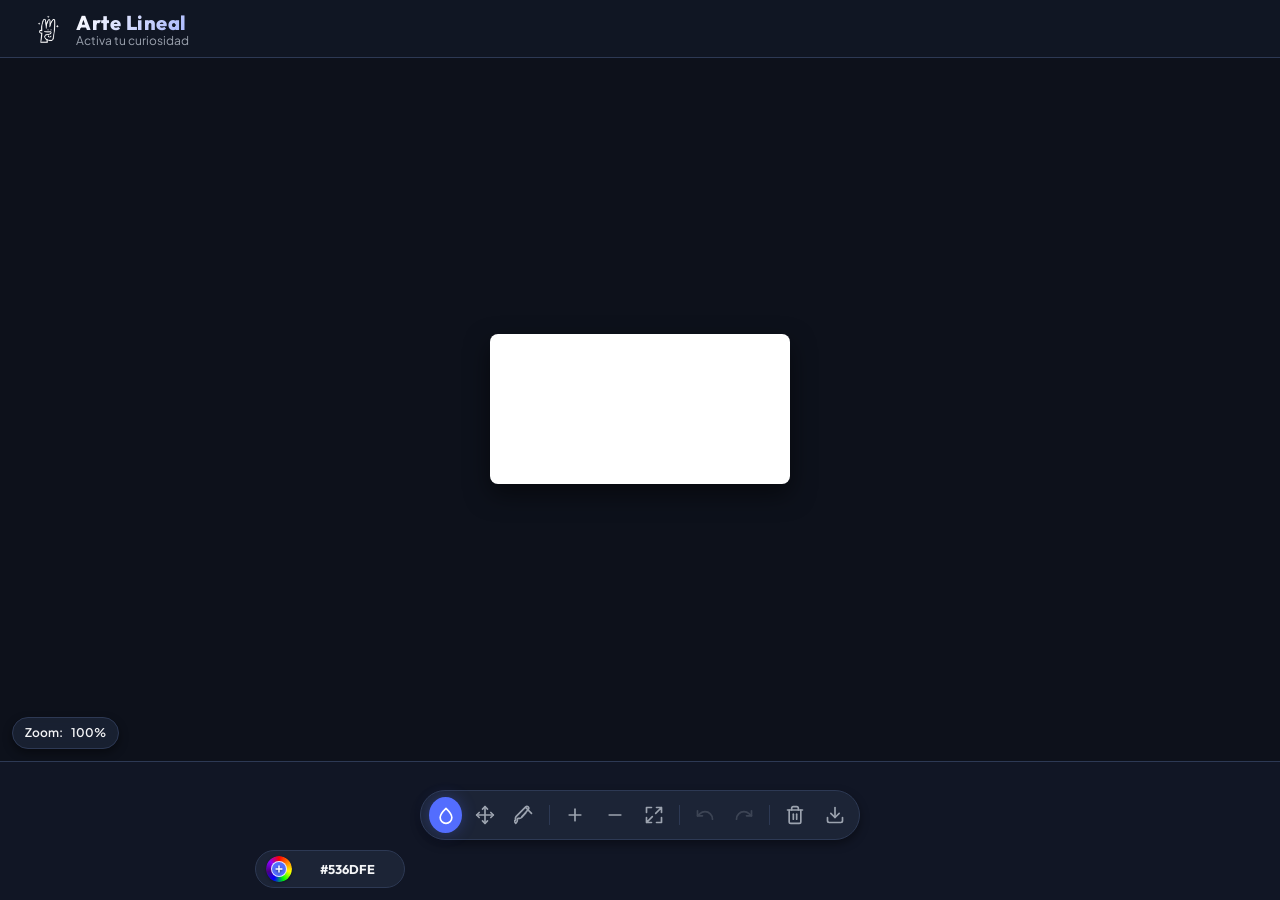
==== google-sites-embed.html @ 16254717 "Add files via upload" ====
<!DOCTYPE html>
<html lang="es">
<head>
  <meta charset="UTF-8">
  <meta name="viewport" content="width=device-width, initial-scale=1.0">
  <meta name="description" content="Arte Lineal - Aplicación interactiva de coloreado para talleres creativos y mindfulness. Rellena zonas con colores armónicos y guarda tu creación.">
  <title>Arte Lineal | Activa tu curiosidad</title>
  
  <!-- Google Fonts -->
  <link rel="preconnect" href="https://fonts.googleapis.com">
  <link rel="preconnect" href="https://fonts.gstatic.com" crossorigin>
  <link href="https://fonts.googleapis.com/css2?family=Outfit:wght@300;400;500;600;700;800&family=Plus+Jakarta+Sans:wght@300;400;500;600;700&display=swap" rel="stylesheet">
  
  <!-- Custom Stylesheet -->
<style>
/* ==========================================================================
   CSS SYSTEM - APLICACIÓN PARA COLOREAR MANDALAS (DARK PREMIUM THEME)
   ========================================================================== */

:root {
  --font-primary: 'Plus Jakarta Sans', -apple-system, BlinkMacSystemFont, "Segoe UI", Roboto, sans-serif;
  --font-accent: 'Outfit', sans-serif;

  /* Color Palette - Dark Sleek Modern Theme */
  --bg-main: #0B0F19;
  --bg-container: #121826;
  --bg-card: #1C2436;
  --bg-card-hover: #252F46;
  --border-color: #2D3954;
  --border-color-active: #536DFE;

  --text-primary: #F3F4F6;
  --text-secondary: #9CA3AF;
  --text-muted: #6B7280;

  --accent-color: #536DFE; /* Neon Indigo */
  --accent-hover: #3D5AFE;
  --success-color: #10B981;
  --danger-color: #EF4444;

  --transition-fast: 0.15s ease;
  --transition-normal: 0.25s ease;

  --shadow-sm: 0 1px 3px rgba(0, 0, 0, 0.3);
  --shadow-md: 0 4px 10px rgba(0, 0, 0, 0.4);
  --shadow-lg: 0 10px 25px rgba(0, 0, 0, 0.5);
  --shadow-glow: 0 0 15px rgba(83, 109, 254, 0.3);
}

*, *::before, *::after {
  box-sizing: border-box;
  margin: 0;
  padding: 0;
}

html {
  scroll-behavior: smooth;
  font-size: 16px;
  background-color: var(--bg-main);
}

body {
  font-family: var(--font-primary);
  color: var(--text-primary);
  background-color: var(--bg-main);
  min-height: 100vh;
  min-height: 100dvh;
  display: flex;
  flex-direction: column;
  line-height: 1.5;
  overflow: hidden;
}

/* Background Decorative Glows */
.bg-glow {
  position: fixed;
  width: 500px;
  height: 500px;
  border-radius: 50%;
  background: radial-gradient(circle, rgba(83, 109, 254, 0.08) 0%, rgba(83, 109, 254, 0) 70%);
  z-index: -1;
  pointer-events: none;
  filter: blur(40px);
}

.bg-glow-1 {
  top: -10%;
  left: -10%;
}

.bg-glow-2 {
  bottom: -10%;
  right: -10%;
  background: radial-gradient(circle, rgba(168, 85, 247, 0.06) 0%, rgba(168, 85, 247, 0) 70%);
}

/* App Layout */
.app-container {
  display: flex;
  flex-direction: column;
  height: 100vh;
  height: 100dvh;
  max-height: 100vh;
  max-height: 100dvh;
  width: 100%;
}

/* Header */
.app-header {
  display: flex;
  justify-content: space-between;
  align-items: center;
  padding: 0.75rem 2rem;
  background-color: rgba(18, 24, 38, 0.85);
  border-bottom: 1px solid var(--border-color);
  backdrop-filter: blur(10px);
  z-index: 10;
  height: 58px;
}

.brand {
  display: flex;
  align-items: center;
  gap: 0.75rem;
  text-decoration: none;
  color: inherit;
  cursor: pointer;
  transition: transform 0.25s cubic-bezier(0.4, 0, 0.2, 1), opacity 0.25s ease;
  user-select: none;
}

.brand:hover {
  transform: translateY(-1px) scale(1.02);
  opacity: 0.95;
}

.brand:active {
  transform: translateY(0) scale(0.99);
}

.brand-logo {
  display: flex;
  align-items: center;
  justify-content: center;
  transition: filter 0.3s ease, transform 0.3s ease;
}

.brand:hover .brand-logo {
  filter: drop-shadow(0 0 10px rgba(165, 180, 252, 0.7));
}

.brand-logo svg {
  width: 26px;
  height: 26px;
  stroke: #A5B4FC;
  fill: none;
  animation: rotateLogo 12s linear infinite;
}

.brand-logo-img {
  width: 32px;
  height: 32px;
  object-fit: contain;
}

@keyframes rotateLogo {
  from { transform: rotate(0deg); }
  to { transform: rotate(360deg); }
}

.brand-text h1 {
  font-family: var(--font-accent);
  font-size: 1.25rem;
  font-weight: 800;
  letter-spacing: 0.5px;
  background: linear-gradient(135deg, #FFF 0%, #A5B4FC 100%);
  -webkit-background-clip: text;
  -webkit-text-fill-color: transparent;
  line-height: 1.2;
}

.brand-text p {
  font-size: 0.75rem;
  color: var(--text-secondary);
  line-height: 1;
}

/* Main Workspace (Vertical Layout) */
.app-workspace {
  display: flex;
  flex-direction: column;
  flex: 1;
  overflow: hidden;
  position: relative;
  width: 100%;
}

/* Center Area: Canvas Viewport */
.canvas-container-outer {
  flex: 1;
  display: flex;
  flex-direction: column;
  background-color: #0d111b;
  position: relative;
  overflow: hidden;
  width: 100%;
}

/* Canvas Viewport */
.canvas-viewport {
  flex: 1;
  display: flex;
  justify-content: center;
  align-items: center;
  position: relative;
  cursor: crosshair;
  overflow: hidden;
  touch-action: none;
}

.canvas-viewport.mode-pan {
  cursor: grab;
}

.canvas-viewport.mode-pan:active {
  cursor: grabbing;
}

.canvas-viewport.mode-picker {
  cursor: cell;
}

/* The actual canvas wrapper centered absolutely */
.canvas-wrapper {
  position: absolute;
  left: 50%;
  top: 50%;
  transform: translate(-50%, -50%) translate(0px, 0px) scale(1);
  box-shadow: var(--shadow-lg);
  border-radius: 8px;
  overflow: hidden;
  background-color: #FFFFFF;
  transform-origin: center center;
  display: flex;
  align-items: center;
  justify-content: center;
}

#coloring-canvas {
  display: block;
  width: 100%;
  height: 100%;
}

/* Canvas HUD Overlay */
.canvas-hud {
  position: absolute;
  bottom: 0.75rem;
  left: 0.75rem;
  display: flex;
  align-items: center;
  gap: 0.5rem;
  background: rgba(28, 36, 54, 0.85);
  border: 1px solid var(--border-color);
  padding: 0.35rem 0.75rem;
  border-radius: 20px;
  backdrop-filter: blur(8px);
  z-index: 8;
  box-shadow: var(--shadow-md);
  font-size: 0.75rem;
  font-weight: 600;
  color: var(--text-primary);
  pointer-events: none;
}

/* 2. Bottom Controls Panel */
.app-bottom-panel {
  background-color: rgba(18, 24, 38, 0.95);
  border-top: 1px solid var(--border-color);
  backdrop-filter: blur(10px);
  display: flex;
  flex-direction: column;
  gap: 0.65rem;
  padding: 0.75rem 1.5rem;
  z-index: 5;
  width: 100%;
}

.bottom-panel-row {
  width: 100%;
}

/* Gallery Row */
.gallery-grid {
  display: flex;
  flex-direction: row;
  overflow-x: auto;
  overflow-y: hidden;
  gap: 0.75rem;
  padding: 0.2rem 0;
  scrollbar-width: thin;
  scrollbar-color: var(--border-color) transparent;
}

.gallery-grid::-webkit-scrollbar {
  height: 4px;
}

.gallery-grid::-webkit-scrollbar-thumb {
  background: var(--border-color);
  border-radius: 2px;
}

.gallery-item {
  height: 62px;
  width: 62px;
  flex: 0 0 62px;
  border-radius: 10px;
  overflow: hidden;
  border: 2px solid var(--border-color);
  cursor: pointer;
  background-color: #FFFFFF;
  transition: transform var(--transition-fast), border-color var(--transition-fast), box-shadow var(--transition-fast);
  position: relative;
}

.gallery-item:hover {
  transform: translateY(-2px);
  border-color: var(--text-secondary);
}

.gallery-item.active {
  border-color: var(--accent-color);
  box-shadow: var(--shadow-glow);
  transform: scale(1.02);
}

.gallery-item img {
  width: 100%;
  height: 100%;
  object-fit: cover;
}

/* Toolbar Row */
.toolbar-row {
  display: flex;
  justify-content: center;
  align-items: center;
}

.canvas-toolbar {
  display: flex;
  align-items: center;
  gap: 0.4rem;
  background: var(--bg-card);
  border: 1px solid var(--border-color);
  padding: 0.35rem 0.5rem;
  border-radius: 30px;
  box-shadow: var(--shadow-md);
  width: 100%;
  max-width: 440px;
  justify-content: space-around;
}

.tool-btn {
  background: transparent;
  border: none;
  color: var(--text-secondary);
  width: 36px;
  height: 36px;
  border-radius: 50%;
  display: flex;
  align-items: center;
  justify-content: center;
  cursor: pointer;
  transition: all var(--transition-fast);
}

.tool-btn:hover {
  background-color: var(--bg-card-hover);
  color: var(--text-primary);
}

.tool-btn.active {
  background-color: var(--accent-color);
  color: #FFFFFF;
  box-shadow: var(--shadow-glow);
}

.tool-btn:disabled {
  opacity: 0.25;
  cursor: not-allowed;
}

.icon-svg {
  width: 20px;
  height: 20px;
  stroke: currentColor;
  stroke-width: 2;
  fill: none;
  display: block;
}

.toolbar-divider {
  width: 1px;
  height: 20px;
  background-color: var(--border-color);
  margin: 0 2px;
}

/* Colors Row */
.colors-row {
  display: flex;
  align-items: center;
  justify-content: center;
  gap: 1.25rem;
}

.custom-picker-row-new {
  display: flex;
  align-items: center;
  gap: 0.5rem;
  background: var(--bg-card);
  border: 1px solid var(--border-color);
  padding: 0.3rem 0.6rem;
  border-radius: 30px;
  flex: 0 0 150px;
  height: 38px;
}

.custom-picker-wrapper {
  position: relative;
  width: 26px;
  height: 26px;
  flex: 0 0 26px;
  border-radius: 50%;
  overflow: hidden;
  box-shadow: var(--shadow-sm);
  cursor: pointer;
}

.rainbow-wheel {
  position: absolute;
  top: 0;
  left: 0;
  width: 100%;
  height: 100%;
  background: conic-gradient(
    #ff0000, #ff7f00, #ffff00, #00ff00, #0000ff, #4b0082, #8b00ff, #ff0000
  );
  border-radius: 50%;
  display: flex;
  align-items: center;
  justify-content: center;
  pointer-events: none;
}

.selected-color-center {
  width: 16px;
  height: 16px;
  border-radius: 50%;
  background-color: #536DFE;
  border: 1.5px solid rgba(255, 255, 255, 0.85);
  transition: background-color var(--transition-fast);
  z-index: 2;
}

.picker-plus-icon {
  position: absolute;
  z-index: 3;
  width: 10px;
  height: 10px;
  stroke: #FFFFFF;
  stroke-width: 3.5;
  stroke-linecap: round;
  pointer-events: none;
  filter: drop-shadow(0px 1px 1px rgba(0,0,0,0.5));
}

#custom-color-input {
  position: absolute;
  top: -5px;
  left: -5px;
  width: 36px;
  height: 36px;
  opacity: 0;
  cursor: pointer;
  z-index: 10;
  padding: 0;
  border: none;
}

#custom-color-text {
  flex: 1;
  border: none;
  background: transparent;
  color: var(--text-primary);
  font-family: var(--font-accent);
  font-weight: 700;
  font-size: 0.8rem;
  text-align: center;
  outline: none;
  text-transform: uppercase;
  width: 100%;
}

.recent-colors-container {
  display: flex;
  align-items: center;
  gap: 0.5rem;
}

.recent-colors-label {
  font-family: var(--font-accent);
  font-size: 0.7rem;
  font-weight: 700;
  color: var(--text-secondary);
  text-transform: uppercase;
  letter-spacing: 0.5px;
  white-space: nowrap;
}

.recent-swatches-grid {
  display: flex;
  gap: 0.4rem;
}

.swatches-grid {
  display: flex;
  flex-direction: row;
  overflow-x: auto;
  overflow-y: hidden;
  gap: 0.5rem;
  padding: 0.1rem 0;
  flex: 1;
  max-width: 600px;
  scrollbar-width: none;
}

.swatches-grid::-webkit-scrollbar {
  display: none;
}

.swatch-btn {
  width: 30px;
  height: 30px;
  flex: 0 0 30px;
  border-radius: 50%;
  border: 2px solid var(--border-color);
  cursor: pointer;
  position: relative;
  transition: transform var(--transition-fast), border-color var(--transition-fast);
  box-shadow: var(--shadow-sm);
}

.swatch-btn:hover {
  transform: scale(1.15);
  border-color: #FFFFFF;
}

.swatch-btn.active {
  border-color: #FFFFFF;
  box-shadow: 0 0 8px rgba(255, 255, 255, 0.5);
  transform: scale(1.08);
}

.swatch-btn::after {
  content: '';
  position: absolute;
  top: 50%;
  left: 50%;
  transform: translate(-50%, -50%) scale(0);
  width: 6px;
  height: 6px;
  background-color: #FFFFFF;
  border-radius: 50%;
  transition: transform var(--transition-fast);
}

.swatch-btn.active::after {
  transform: translate(-50%, -50%) scale(1);
}

/* Instructions Panel & Action Buttons (Hidden on mobile, displayed on desktop) */
.instructions-panel {
  display: none;
}
.action-panel-desktop {
  display: none;
}

/* Toast Notification System */
.toast-container {
  position: fixed;
  bottom: 1.5rem;
  right: 1.5rem;
  z-index: 1000;
  display: flex;
  flex-direction: column;
  gap: 0.75rem;
  pointer-events: none;
}

.toast {
  background: var(--bg-card);
  border: 1px solid var(--border-color);
  color: var(--text-primary);
  padding: 0.8rem 1.2rem;
  border-radius: 10px;
  box-shadow: var(--shadow-lg);
  display: flex;
  align-items: center;
  gap: 0.75rem;
  font-size: 0.85rem;
  font-weight: 500;
  pointer-events: auto;
  animation: toastIn 0.25s ease-out forwards;
}

@keyframes toastIn {
  from {
    transform: translateY(15px) scale(0.95);
    opacity: 0;
  }
  to {
    transform: translateY(0) scale(1);
    opacity: 1;
  }
}

.toast.toast-out {
  animation: toastOut 0.25s ease-in forwards;
}

@keyframes toastOut {
  to {
    transform: translateX(40px);
    opacity: 0;
  }
}

/* Loading Overlay */
.loading-overlay {
  position: absolute;
  top: 0;
  left: 0;
  right: 0;
  bottom: 0;
  background-color: rgba(11, 15, 25, 0.8);
  display: flex;
  flex-direction: column;
  align-items: center;
  justify-content: center;
  gap: 1rem;
  z-index: 10;
  opacity: 0;
  pointer-events: none;
  transition: opacity var(--transition-normal);
}

.loading-overlay.active {
  opacity: 1;
  pointer-events: auto;
}

.spinner {
  width: 44px;
  height: 44px;
  border: 4px solid rgba(83, 109, 254, 0.15);
  border-left-color: var(--accent-color);
  border-radius: 50%;
  animation: spin 1s linear infinite;
}

@keyframes spin {
  to { transform: rotate(360deg); }
}

.loading-text {
  font-family: var(--font-accent);
  font-size: 0.9rem;
  font-weight: 600;
  color: var(--text-primary);
}

/* Responsive Rules for Mobile Viewports */
@media (max-width: 768px) {
  .app-header {
    padding: 0.4rem 1rem;
  }
  .brand-logo svg {
    width: 22px;
    height: 22px;
  }
  .brand-logo-img {
    width: 26px;
    height: 26px;
  }
  .brand-text h1 {
    font-size: 1.1rem;
  }
  .brand-text p {
    font-size: 0.7rem;
  }

  .app-bottom-panel {
    padding: 0.5rem;
    gap: 0.4rem;
  }

  /* Gallery Row */
  .gallery-row {
    height: 52px;
  }
  .gallery-item {
    height: 48px;
    width: 48px;
    flex: 0 0 48px;
  }

  /* Toolbar Row */
  .toolbar-row {
    padding: 0;
  }
  .canvas-toolbar {
    max-width: 100%;
    border-radius: 20px;
    padding: 0.25rem;
    gap: 0.25rem;
  }
  .tool-btn {
    width: 32px;
    height: 32px;
  }
  .icon-svg {
    width: 16px;
    height: 16px;
  }
  .toolbar-divider {
    height: 16px;
  }

  /* Colors Row */
  .colors-row {
    gap: 0.5rem;
    justify-content: space-between;
    padding-top: 0.1rem;
  }
  .custom-picker-row-new {
    flex: 0 0 36px;
    width: 36px;
    height: 36px;
    padding: 0;
    border-radius: 50%;
    justify-content: center;
    border: 2px solid var(--border-color);
  }
  .custom-picker-wrapper {
    width: 30px;
    height: 30px;
    flex: 0 0 30px;
  }
  .selected-color-center {
    width: 18px;
    height: 18px;
  }
  .picker-plus-icon {
    width: 11px;
    height: 11px;
  }
  #custom-color-text {
    display: none !important;
  }
  .recent-colors-label {
    display: none !important;
  }
  .swatches-grid {
    gap: 0.4rem;
  }
  .swatch-btn {
    width: 30px;
    height: 30px;
    flex: 0 0 30px;
  }
  .canvas-hud {
    display: none;
  }
}

/* ==========================================================================
   MODAL DE DESCARGA / COMPARTIR
   ========================================================================== */
.modal-overlay {
  position: fixed;
  top: 0;
  left: 0;
  width: 100%;
  height: 100%;
  background-color: rgba(11, 15, 25, 0.85);
  backdrop-filter: blur(8px);
  display: flex;
  justify-content: center;
  align-items: center;
  z-index: 999;
  opacity: 0;
  pointer-events: none;
  transition: opacity var(--transition-normal);
}

.modal-overlay.active {
  opacity: 1;
  pointer-events: auto;
}

.modal-container {
  background-color: var(--bg-container);
  border: 1px solid var(--border-color);
  border-radius: 16px;
  width: 90%;
  max-width: 440px;
  max-height: 90vh;
  box-shadow: var(--shadow-lg);
  display: flex;
  flex-direction: column;
  transform: scale(0.95);
  transition: transform var(--transition-normal);
  overflow: hidden;
}

.modal-overlay.active .modal-container {
  transform: scale(1);
}

.modal-header {
  padding: 1rem 1.25rem;
  border-bottom: 1px solid var(--border-color);
  display: flex;
  justify-content: space-between;
  align-items: center;
}

.modal-header h2 {
  font-family: var(--font-accent);
  font-size: 1.15rem;
  font-weight: 700;
  color: var(--text-primary);
}

.modal-close-btn {
  background: none;
  border: none;
  color: var(--text-secondary);
  font-size: 1.75rem;
  cursor: pointer;
  line-height: 1;
  transition: color var(--transition-fast);
  padding: 0 0.5rem;
}

.modal-close-btn:hover {
  color: var(--text-primary);
}

.modal-body {
  padding: 1.25rem;
  overflow-y: auto;
  display: flex;
  flex-direction: column;
  align-items: center;
  gap: 1rem;
}

.preview-container {
  width: 100%;
  aspect-ratio: 1;
  max-width: 280px; /* Slightly larger preview for better long-press targets */
  background-color: #0d111b;
  border: 1px solid var(--border-color);
  border-radius: 12px;
  overflow: hidden;
  display: flex;
  justify-content: center;
  align-items: center;
  box-shadow: var(--shadow-md);
  position: relative;
}

.preview-container img {
  width: 100%;
  height: 100%;
  object-fit: contain;
  display: block;
}

.modal-instructions {
  text-align: center;
  color: var(--text-secondary);
  font-size: 0.85rem;
  line-height: 1.4;
}

.modal-instructions .mobile-instruction {
  margin-top: 0.5rem;
  font-size: 0.75rem;
  color: var(--text-muted);
  background-color: rgba(28, 36, 54, 0.5);
  padding: 0.6rem;
  border-radius: 8px;
  border-left: 3px solid var(--accent-color);
}

.modal-footer {
  padding: 1rem 1.25rem;
  border-top: 1px solid var(--border-color);
  display: flex;
  flex-direction: column;
  gap: 0.6rem;
  background-color: rgba(18, 24, 38, 0.95);
}

.modal-btn {
  display: flex;
  align-items: center;
  justify-content: center;
  gap: 0.5rem;
  padding: 0.7rem 1rem;
  border-radius: 8px;
  font-family: var(--font-primary);
  font-size: 0.9rem;
  font-weight: 600;
  cursor: pointer;
  transition: all var(--transition-fast);
  border: none;
  width: 100%;
}

.icon-svg-btn {
  width: 16px;
  height: 16px;
  stroke: currentColor;
  fill: none;
}

.btn-share {
  background-color: var(--accent-color);
  color: var(--text-primary);
  box-shadow: var(--shadow-glow);
}

.btn-share:hover {
  background-color: var(--accent-hover);
  transform: translateY(-1px);
}

.btn-download-file {
  background-color: var(--bg-card);
  color: var(--text-primary);
  border: 1px solid var(--border-color);
}

.btn-download-file:hover {
  background-color: var(--bg-card-hover);
  border-color: var(--text-secondary);
}

.btn-share.hidden {
  display: none;
}
</style>
</head>
<body>

  <!-- Background Decorative Blurs -->
  <div class="bg-glow bg-glow-1"></div>
  <div class="bg-glow bg-glow-2"></div>

  <!-- Main Container -->
  <div class="app-container">
    
    <!-- Top Header -->
    <header class="app-header">
      <a href="https://www.donsanta.art/" target="_blank" rel="noopener noreferrer" class="brand" title="Visitar Don Santa (donsanta.art)">
        <span class="brand-logo">
          <img src="[data-uri]" class="brand-logo-img" alt="Logo Arte Lineal">
        </span>
        <div class="brand-text">
          <h1>Arte Lineal</h1>
          <p>Activa tu curiosidad</p>
        </div>
      </a>
    </header>

    <!-- Main Workspace Layout (Vertical Layout) -->
    <div class="app-workspace">
      
      <!-- 1. Center Area: Canvas Viewport -->
      <main class="canvas-container-outer">
        <div class="canvas-viewport" id="canvas-viewport">
          <div class="canvas-wrapper" id="canvas-wrapper">
            <canvas id="coloring-canvas"></canvas>
          </div>
          
          <!-- Loading Overlay -->
          <div class="loading-overlay" id="loading-overlay">
            <div class="spinner"></div>
            <p class="loading-text">Cargando lienzo...</p>
          </div>
        </div>

        <!-- HUD: Scale Factor indicator -->
        <div class="canvas-hud">
          <span>Zoom:</span>
          <span id="zoom-level">100%</span>
        </div>
      </main>

      <!-- 2. Bottom Area: Controls Panel (Gallery, Toolbar, Colors) -->
      <footer class="app-bottom-panel">
        
        <!-- Gallery Row -->
        <div class="bottom-panel-row gallery-row">
          <div class="gallery-grid" id="gallery-grid">
            <!-- Dynamically populated via JS -->
          </div>
        </div>

        <!-- Toolbar Row with Flat Design SVG Icons -->
        <div class="bottom-panel-row toolbar-row">
          <div class="canvas-toolbar" id="toolbar">
            <button class="tool-btn active" id="tool-paint" title="Pincel de Relleno" aria-label="Modo colorear">
              <svg class="icon-svg" viewBox="0 0 24 24" fill="none" stroke="currentColor" stroke-width="2" stroke-linecap="round" stroke-linejoin="round">
                <path d="M12 22a7 7 0 0 0 7-7c0-4.3-7-11-7-11S5 10.7 5 15a7 7 0 0 0 7 7z"></path>
              </svg>
            </button>
            <button class="tool-btn" id="tool-pan" title="Mover Lienzo" aria-label="Modo navegar">
              <svg class="icon-svg" viewBox="0 0 24 24" fill="none" stroke="currentColor" stroke-width="2" stroke-linecap="round" stroke-linejoin="round">
                <polyline points="5 9 2 12 5 15"></polyline>
                <polyline points="9 5 12 2 15 5"></polyline>
                <polyline points="15 19 12 22 9 19"></polyline>
                <polyline points="19 9 22 12 19 15"></polyline>
                <line x1="2" y1="12" x2="22" y2="12"></line>
                <line x1="12" y1="2" x2="12" y2="22"></line>
              </svg>
            </button>
            <button class="tool-btn" id="tool-picker" title="Gotero (Copiar Color)" aria-label="Modo gotero">
              <svg class="icon-svg" viewBox="0 0 24 24" fill="none" stroke="currentColor" stroke-width="2" stroke-linecap="round" stroke-linejoin="round">
                <path d="m2 22 1-1c.6-.6 1-1.4 1-2.3V17c0-.6.4-1 1-1h1.7c.9 0 1.7-.4 2.3-1L17 5.3a2.1 2.1 0 1 0-3-3L2.7 13.6c-.6.6-1 1.4-1 2.3V18c0 .6-.4 1-1 1h-.7Z"></path>
                <path d="m14 3 7 7"></path>
                <path d="m9.6 14 4.4-4.4"></path>
              </svg>
            </button>
            
            <div class="toolbar-divider"></div>
            
            <button class="tool-btn" id="btn-zoom-in" title="Acercar" aria-label="Acercar zoom">
              <svg class="icon-svg" viewBox="0 0 24 24" fill="none" stroke="currentColor" stroke-width="2" stroke-linecap="round" stroke-linejoin="round">
                <line x1="12" y1="5" x2="12" y2="19"></line>
                <line x1="5" y1="12" x2="19" y2="12"></line>
              </svg>
            </button>
            <button class="tool-btn" id="btn-zoom-out" title="Alejar" aria-label="Alejar zoom">
              <svg class="icon-svg" viewBox="0 0 24 24" fill="none" stroke="currentColor" stroke-width="2" stroke-linecap="round" stroke-linejoin="round">
                <line x1="5" y1="12" x2="19" y2="12"></line>
              </svg>
            </button>
            <button class="tool-btn" id="btn-zoom-reset" title="Restaurar Vista" aria-label="Restaurar zoom y centrar">
              <svg class="icon-svg" viewBox="0 0 24 24" fill="none" stroke="currentColor" stroke-width="2" stroke-linecap="round" stroke-linejoin="round">
                <path d="M15 3h6v6M9 21H3v-6M21 15v6h-6M3 9V3h6M21 3l-7 7M3 21l7-7"></path>
              </svg>
            </button>
            
            <div class="toolbar-divider"></div>
            
            <button class="tool-btn" id="btn-undo" title="Deshacer" aria-label="Deshacer última acción" disabled>
              <svg class="icon-svg" viewBox="0 0 24 24" fill="none" stroke="currentColor" stroke-width="2" stroke-linecap="round" stroke-linejoin="round">
                <path d="M3 7v6h6"></path>
                <path d="M21 17a9 9 0 0 0-9-9 9 9 0 0 0-6 2.3L3 13"></path>
              </svg>
            </button>
            <button class="tool-btn" id="btn-redo" title="Rehacer" aria-label="Rehacer acción deshecha" disabled>
              <svg class="icon-svg" viewBox="0 0 24 24" fill="none" stroke="currentColor" stroke-width="2" stroke-linecap="round" stroke-linejoin="round">
                <path d="M21 7v6h-6"></path>
                <path d="M3 17a9 9 0 0 1 9-9 9 9 0 0 1 6 2.3l3 2.7"></path>
              </svg>
            </button>
            
            <div class="toolbar-divider"></div>
            
            <button class="tool-btn" id="btn-toolbar-reset" title="Borrar todo" aria-label="Reiniciar mandala">
              <svg class="icon-svg" viewBox="0 0 24 24" fill="none" stroke="currentColor" stroke-width="2" stroke-linecap="round" stroke-linejoin="round">
                <polyline points="3 6 5 6 21 6"></polyline>
                <path d="M19 6v14a2 2 0 0 1-2 2H7a2 2 0 0 1-2-2V6m3 0V4a2 2 0 0 1 2-2h4a2 2 0 0 1 2 2v2"></path>
                <line x1="10" y1="11" x2="10" y2="17"></line>
                <line x1="14" y1="11" x2="14" y2="17"></line>
              </svg>
            </button>
            <button class="tool-btn" id="btn-toolbar-download" title="Descargar PNG" aria-label="Descargar imagen">
              <svg class="icon-svg" viewBox="0 0 24 24" fill="none" stroke="currentColor" stroke-width="2" stroke-linecap="round" stroke-linejoin="round">
                <path d="M21 15v4a2 2 0 0 1-2 2H5a2 2 0 0 1-2-2v-4"></path>
                <polyline points="7 10 12 15 17 10"></polyline>
                <line x1="12" y1="15" x2="12" y2="3"></line>
              </svg>
            </button>
          </div>
        </div>

        <!-- Colors Row -->
        <div class="bottom-panel-row colors-row">
          <div class="custom-picker-row-new">
            <div class="custom-picker-wrapper">
              <div class="rainbow-wheel">
                <div class="selected-color-center" id="custom-color-preview"></div>
                <svg class="picker-plus-icon" viewBox="0 0 24 24" fill="none" stroke="currentColor" stroke-width="3">
                  <line x1="12" y1="5" x2="12" y2="19"></line>
                  <line x1="5" y1="12" x2="19" y2="12"></line>
                </svg>
              </div>
              <input type="color" id="custom-color-input" value="#536DFE" title="Elegir color personalizado">
            </div>
            <input type="text" id="custom-color-text" value="#536DFE" placeholder="#536DFE" maxlength="7" aria-label="Hex del color personalizado">
          </div>
          
          <!-- Recent Colors Container -->
          <div class="recent-colors-container" id="recent-colors-container" style="display: none;">
            <div class="recent-colors-label">Recientes:</div>
            <div class="swatches-grid recent-swatches-grid" id="recent-swatches-grid">
              <!-- Dynamically populated recent colors -->
            </div>
            <div class="toolbar-divider" style="height: 24px; margin: 0 4px;"></div>
          </div>

          <div class="swatches-grid" id="active-swatches-grid">
            <!-- Dynamically populated basic colors -->
          </div>
        </div>

      </footer>

    </div>

  </div>

  <!-- Modal de Descarga / Compartir -->
  <div class="modal-overlay" id="download-modal" aria-hidden="true" role="dialog" aria-labelledby="modal-title">
    <div class="modal-container">
      <div class="modal-header">
        <h2 id="modal-title">Guardar tu Obra de Arte</h2>
        <button class="modal-close-btn" id="modal-close" aria-label="Cerrar modal">&times;</button>
      </div>
      <div class="modal-body">
        <div class="preview-container">
          <img id="download-preview" src="" alt="Vista previa del mandala coloreado">
        </div>
        <div class="modal-instructions">
          <p id="instruction-text">Elige cómo deseas guardar tu creación:</p>
          <p class="mobile-instruction" id="mobile-instruction">En móviles, puedes usar <strong>"Guardar en tu Dispositivo"</strong> para abrir el menú de guardado/compartir de tu móvil.</p>
        </div>
      </div>
      <div class="modal-footer">
        <button class="modal-btn btn-share" id="btn-modal-share">
          <svg class="icon-svg-btn" viewBox="0 0 24 24" fill="none" stroke="currentColor" stroke-width="2" stroke-linecap="round" stroke-linejoin="round">
            <circle cx="18" cy="5" r="3"></circle>
            <circle cx="6" cy="12" r="3"></circle>
            <circle cx="18" cy="19" r="3"></circle>
            <line x1="8.59" y1="13.51" x2="15.42" y2="17.49"></line>
            <line x1="15.41" y1="6.51" x2="8.59" y2="10.49"></line>
          </svg>
          Guardar en tu Dispositivo (Compartir)
        </button>
        <button class="modal-btn btn-download-file" id="btn-modal-download">
          <svg class="icon-svg-btn" viewBox="0 0 24 24" fill="none" stroke="currentColor" stroke-width="2" stroke-linecap="round" stroke-linejoin="round">
            <path d="M21 15v4a2 2 0 0 1-2 2H5a2 2 0 0 1-2-2v-4"></path>
            <polyline points="7 10 12 15 17 10"></polyline>
            <line x1="12" y1="15" x2="12" y2="3"></line>
          </svg>
          Descargar Archivo PNG
        </button>
      </div>
    </div>
  </div>

  <!-- Toast Notification Container -->
  <div class="toast-container" id="toast-container" aria-live="polite"></div>

  <!-- Scripts -->
<script>
window.MANDALAS_DATA = [
  { id: 'mandala1', name: 'Mandala 1', file: '[data-uri]' },
  { id: 'mandala2', name: 'Mandala 2', file: '[data-uri]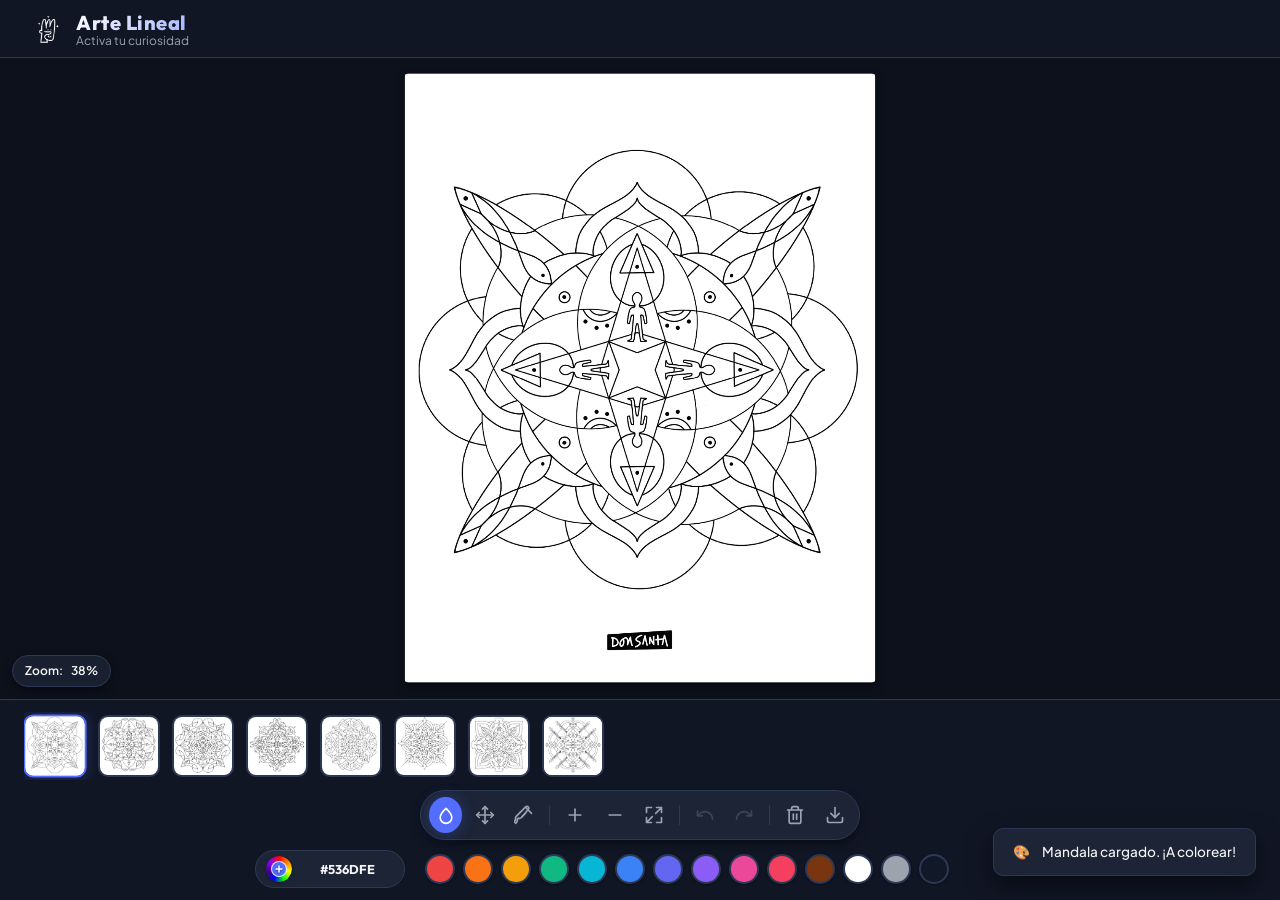
